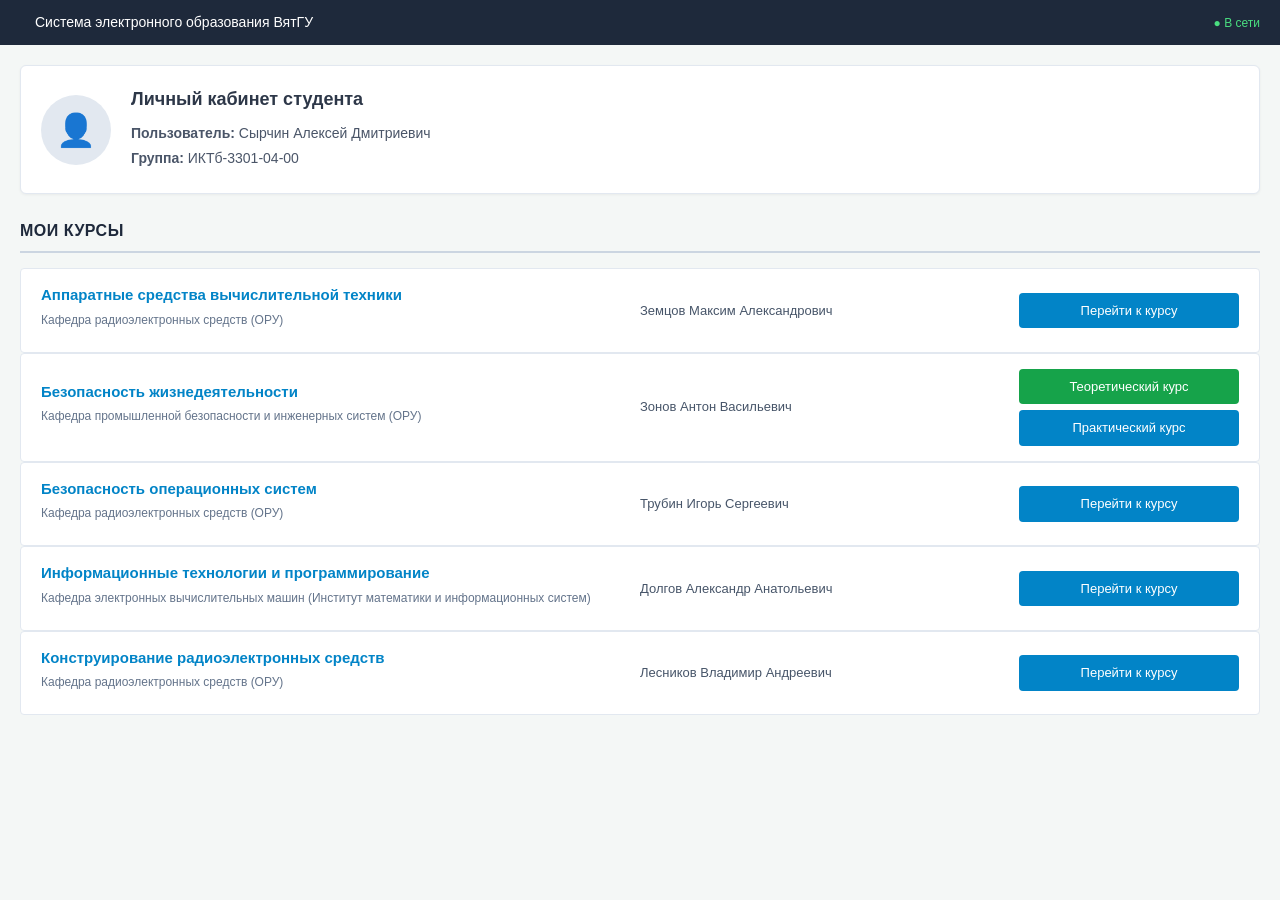
==== index.html @ bbb07fe4 "init" ====
<!DOCTYPE html>
<html lang="ru">
<head>
    <meta charset="UTF-8">
    <meta name="viewport" content="width=device-width, initial-scale=1.0">
    <title>Личный кабинет | Система электронного обучения ВятГУ</title>
    <link rel="stylesheet" href="style.css">
</head>
<body>

    <header class="top-toolbar">
        <div class="toolbar-left">
            <span class="brand-name">Система электронного образования ВятГУ</span>
        </div>
        <div class="toolbar-right">
            <span class="user-status">● В сети</span>
        </div>
    </header>

    <main class="container">
        
        <section class="profile-card">
            <div class="avatar-container">
                <div class="avatar-placeholder">👤</div>
            </div>
            <div class="profile-info">
                <h1 class="system-title">Личный кабинет студента</h1>
                <div class="student-details">
                    <p><strong>Пользователь:</strong> Сырчин Алексей Дмитриевич</p>
                    <p><strong>Группа:</strong> ИКТб-3301-04-00</p>
                </div>
            </div>
        </section>

        <div class="section-divider">
            <h2>Мои курсы</h2>
        </div>

        <section class="courses-grid">

            <div class="course-item">
                <div class="course-main">
                    <div class="course-text">
                        <h3 class="course-title">Аппаратные средства вычислительной техники</h3>
                        <p class="course-department">Кафедра радиоэлектронных средств (ОРУ)</p>
                    </div>
                </div>
                <div class="course-teacher">Земцов Максим Александрович</div>
                <div class="course-actions">
                    <a href="course.html" class="btn btn-blue">Перейти к курсу</a>
                </div>
            </div>

            <div class="course-item">
                <div class="course-main">
                    <div class="course-text">
                        <h3 class="course-title">Безопасность жизнедеятельности</h3>
                        <p class="course-department">Кафедра промышленной безопасности и инженерных систем (ОРУ)</p>
                    </div>
                </div>
                <div class="course-teacher">Зонов Антон Васильевич</div>
                <div class="course-actions double-btn">
                    <a href="coming_soon.html" class="btn btn-green">Теоретический курс</a>
                    <a href="coming_soon.html" class="btn btn-blue">Практический курс</a>
                </div>
            </div>

            <div class="course-item">
                <div class="course-main">
                    <div class="course-text">
                        <h3 class="course-title">Безопасность операционных систем</h3>
                        <p class="course-department">Кафедра радиоэлектронных средств (ОРУ)</p>
                    </div>
                </div>
                <div class="course-teacher">Трубин Игорь Сергеевич</div>
                <div class="course-actions">
                    <a href="coming_soon.html" class="btn btn-blue">Перейти к курсу</a>
                </div>
            </div>

            <div class="course-item">
                <div class="course-main">
                    <div class="course-text">
                        <h3 class="course-title">Информационные технологии и программирование</h3>
                        <p class="course-department">Кафедра электронных вычислительных машин (Институт математики и информационных систем)</p>
                    </div>
                </div>
                <div class="course-teacher">Долгов Александр Анатольевич</div>
                <div class="course-actions">
                    <a href="coming_soon.html" class="btn btn-blue">Перейти к курсу</a>
                </div>
            </div>

            <div class="course-item">
                <div class="course-main">
                    <div class="course-text">
                        <h3 class="course-title">Конструирование радиоэлектронных средств</h3>
                        <p class="course-department">Кафедра радиоэлектронных средств (ОРУ)</p>
                    </div>
                </div>
                <div class="course-teacher">Лесников Владимир Андреевич</div>
                <div class="course-actions">
                    <a href="coming_soon.html" class="btn btn-blue">Перейти к курсу</a>
                </div>
            </div>

        </section>
    </main>

</body>
</html>
---- style.css ----
/* Общие обнуления и шрифты */
* {
    margin: 0;
    padding: 0;
    box-sizing: border-box;
}

body {
    font-family: -apple-system, BlinkMacSystemFont, "Segoe UI", Roboto, Helvetica, Arial, sans-serif;
    background-color: #f4f7f6;
    color: #333;
    line-height: 1.5;
}

/* Верхний тулбар */
.top-toolbar {
    background-color: #1e293b;
    color: #fff;
    padding: 10px 20px;
    display: flex;
    justify-content: space-between;
    align-items: center;
    height: 45px;
    font-size: 14px;
}

.brand-name {
    margin-left: 15px;
    font-weight: 500;
}

.user-status {
    color: #4ade80;
    font-size: 12px;
}

/* Основной контейнер */
.container {
    max-width: 1400px;
    margin: 20px auto;
    padding: 0 20px;
}

/* Карточка профиля */
.profile-card {
    background: #fff;
    border: 1px solid #e2e8f0;
    border-radius: 6px;
    padding: 20px;
    display: flex;
    align-items: center;
    gap: 20px;
    margin-bottom: 25px;
    box-shadow: 0 1px 3px rgba(0,0,0,0.05);
}

.avatar-placeholder {
    width: 70px;
    height: 70px;
    background-color: #e2e8f0;
    border-radius: 50%;
    display: flex;
    align-items: center;
    justify-content: center;
    font-size: 32px;
    color: #a0aec0;
}

.system-title {
    font-size: 18px;
    color: #2d3748;
    margin-bottom: 10px;
    font-weight: 600;
}

.student-details p {
    font-size: 14px;
    color: #4a5568;
    margin-bottom: 4px;
}

/* Разделитель секций */
.section-divider {
    border-bottom: 2px solid #cbd5e1;
    padding-bottom: 8px;
    margin-bottom: 15px;
}

.section-divider h2 {
    font-size: 16px;
    color: #1e293b;
    text-transform: uppercase;
    letter-spacing: 0.5px;
}

/* Список курсов */
.courses-list {
    display: flex;
    flex-direction: column;
    gap: 12px;
}

/* Строка курса (Флексбокссетка аналогично оригиналу) */
.course-item {
    background: #fff;
    border: 1px solid #e2e8f0;
    border-radius: 4px;
    padding: 15px 20px;
    display: grid;
    grid-template-columns: 2fr 1fr 1fr;
    align-items: center;
    gap: 20px;
    transition: background-color 0.2s;
}

.course-item:hover {
    background-color: #f8fafc;
}

/* Левая часть курса (Иконка + Текст) */
.course-main {
    display: flex;
    align-items: flex-start;
    gap: 15px;
}

.star-icon {
    font-size: 20px;
    color: #cbd5e1;
    cursor: pointer;
    line-height: 1;
}

.star-icon:hover {
    color: #f59e0b;
}

.course-title {
    font-size: 15px;
    color: #0284c7;
    font-weight: 600;
    margin-bottom: 4px;
    cursor: pointer;
}

.course-title:hover {
    text-decoration: underline;
}

.course-department {
    font-size: 12px;
    color: #64748b;
    margin-bottom: 8px;
}

.visit-date {
    display: inline-block;
    font-size: 11px;
    background-color: #f1f5f9;
    color: #334155;
    padding: 3px 8px;
    border-radius: 4px;
    border: 1px solid #e2e8f0;
}

/* Центральная часть — Преподаватель */
.course-teacher {
    font-size: 13px;
    color: #475569;
}

/* Правая часть — Кнопки действий */
.course-actions {
    display: flex;
    justify-content: flex-end;
}

.double-btn {
    flex-direction: column;
    gap: 6px;
    width: 100%;
    max-width: 220px;
    margin-left: auto;
}

/* Кнопки */
.btn {
    display: block;
    text-align: center;
    padding: 8px 16px;
    font-size: 13px;
    text-decoration: none;
    border-radius: 4px;
    font-weight: 500;
    width: 100%;
    max-width: 220px;
    transition: opacity 0.2s;
}

.btn:hover {
    opacity: 0.9;
}

.btn-blue {
    background-color: #0284c7;
    color: white;
}

.btn-green {
    background-color: #16a34a;
    color: white;
}

/* Адаптивность для мобильных экранов */
@media (max-width: 900px) {
    .course-item {
        grid-template-columns: 1fr;
        gap: 12px;
    }
    .course-actions, .double-btn {
        justify-content: flex-start;
        margin-left: 0;
        max-width: 100%;
    }
    .btn {
        max-width: 100%;
    }
    .profile-card {
        flex-direction: column;
        text-align: center;
    }
}

.coming-soon-wrapper {
    display: flex;
    align-items: center;
    justify-content: center;
    min-height: calc(100vh - 45px); /* Вычитаем высоту тулбара */
    padding: 20px;
}

.coming-soon-card {
    background: #ffffff;
    border: 1px solid #e2e8f0;
    border-radius: 8px;
    max-width: 550px;
    width: 100%;
    padding: 40px 30px;
    text-align: center;
    box-shadow: 0 4px 6px -1px rgba(0, 0, 0, 0.05);
}

/* Иконка и анимация покачивания */
.illustration-container {
    margin-bottom: 25px;
}

.construction-icon {
    animation: float-anim 3s ease-in-out infinite;
}

@keyframes float-anim {
    0% { transform: translateY(0px); }
    50% { transform: translateY(-10px); }
    100% { transform: translateY(0px); }
}

/* Бейдж статуса */
.status-badge {
    display: inline-block;
    background-color: #fef3c7;
    color: #d97706;
    font-size: 12px;
    font-weight: 600;
    padding: 6px 16px;
    border-radius: 50px;
    text-transform: uppercase;
    letter-spacing: 0.5px;
    margin-bottom: 20px;
    border: 1px solid #fde68a;
}

.coming-soon-card h1 {
    font-size: 24px;
    color: #0f172a;
    margin-bottom: 12px;
    font-weight: 700;
}

.coming-soon-card p {
    font-size: 15px;
    color: #64748b;
    line-height: 1.6;
    margin-bottom: 30px;
}

/* Строительный прогресс-бар */
.progress-container {
    background-color: #f1f5f9;
    border-radius: 10px;
    height: 10px;
    width: 100%;
    margin-bottom: 35px;
    overflow: hidden;
    border: 1px solid #e2e8f0;
}

.progress-bar {
    background: repeating-linear-gradient(
        45deg,
        #f59e0b,
        #f59e0b 10px,
        #1e293b 10px,
        #1e293b 20px
    );
    width: 75%;
    height: 100%;
    border-radius: 10px;
    animation: progress-slide 2s linear infinite;
    background-size: 28px 28px;
}

@keyframes progress-slide {
    0% { background-position: 0 0; }
    100% { background-position: 28px 0; }
}

/* Выравнивание иконки внутри кнопки возврата */
.btn-with-icon {
    display: inline-flex;
    align-items: center;
    justify-content: center;
    gap: 8px;
    max-width: 260px; /* Чуть шире стандартной кнопки под текст с иконкой */
    margin: 0 auto;
}

.btn-with-icon svg {
    fill: currentColor;
}

.course-header {
    background: #fff;
    border: 1px solid #e2e8f0;
    border-radius: 6px;
    padding: 25px;
    margin-bottom: 15px;
}

.course-main-title {
    font-size: 24px;
    color: #1e293b;
    margin-bottom: 15px;
    font-weight: 700;
}

/* Упрощенные и чистые хлебные крошки */
.breadcrumbs {
    display: flex;
    flex-wrap: wrap;
    gap: 8px;
    font-size: 13px;
    color: #64748b;
}

.breadcrumbs a {
    color: #0284c7;
    text-decoration: none;
}

.breadcrumbs a:hover {
    text-decoration: underline;
}

.breadcrumbs span::after {
    content: " /";
    color: #cbd5e1;
    margin-left: 8px;
}

.breadcrumbs span:last-child::after {
    content: "";
}

/* Секция контента */
.discipline-content {
    background: #fff;
    border: 1px solid #e2e8f0;
    border-radius: 6px;
    padding: 30px;
}

.section-topic {
    margin-bottom: 35px;
}

.section-topic:last-child {
    margin-bottom: 0;
}

.topic-header {
    font-size: 18px;
    color: #0f172a;
    border-bottom: 2px solid #e2e8f0;
    padding-bottom: 10px;
    margin-bottom: 20px;
    font-weight: 600;
}

/* Список материалов внутри темы */
.materials-list {
    display: flex;
    flex-direction: column;
    gap: 12px;
}

.material-row {
    display: flex;
    align-items: center;
    justify-content: space-between;
    padding: 12px 16px;
    background: #f8fafc;
    border: 1px solid #e2e8f0;
    border-radius: 6px;
    transition: all 0.2s;
}

.material-row:hover {
    background: #f1f5f9;
    border-color: #cbd5e1;
}

.material-info {
    display: flex;
    align-items: center;
    gap: 12px;
}

/* Иконки типов файлов */
.material-icon {
    font-size: 18px;
    width: 32px;
    height: 32px;
    display: flex;
    align-items: center;
    justify-content: center;
    border-radius: 6px;
    font-weight: bold;
}

.icon-lecture { background: #e0f2fe; color: #0369a1; }
.icon-practice { background: #dcfce7; color: #15803d; }
.icon-test { background: #fef3c7; color: #b45309; }

.material-title {
    font-size: 14px;
    font-weight: 500;
    color: #334155;
}

.material-meta {
    font-size: 12px;
    color: #64748b;
    margin-top: 2px;
}

/* Компактный чекбокс вместо громоздкой кнопки "Отметить выполнение" */
.completion-zone {
    display: flex;
    align-items: center;
    gap: 15px;
}

.custom-checkbox {
    width: 20px;
    height: 20px;
    cursor: pointer;
    accent-color: #16a34a;
}

/* Кнопка скачать внутри строки */
.btn-download {
    display: inline-flex;
    align-items: center;
    gap: 6px;
    background: #ffffff;
    border: 1px solid #cbd5e1;
    color: #475569;
    padding: 6px 12px;
    font-size: 12px;
    border-radius: 4px;
    text-decoration: none;
    font-weight: 500;
    transition: background 0.15s;
}

.btn-download:hover {
    background: #f1f5f9;
    color: #0f172a;
    border-color: #94a3b8;
}

/* Дополнительные изолированные стили для интерфейса теста */
.test-container {
    max-width: 1140px;
    margin: 0 auto;
    padding: 24px 15px;
    font-family: -apple-system, BlinkMacSystemFont, "Segoe UI", Roboto, Helvetica, Arial, sans-serif;
    background-color: #f8fafc;
    min-height: 100vh;
}

.test-layout {
    display: block;
}

.test-layout::after {
    content: "";
    display: table;
    clear: both;
}

/* Левая основная колонка с карточками вопросов */
.questions-column {
    float: left;
    width: 73%;
    padding-right: 24px;
    box-sizing: border-box;
}

/* Правая колонка: навигация, номера вопросов и таймер */
.navigation-column {
    float: right;
    width: 27%;
    box-sizing: border-box;
}

/* Карточка вопроса (как в Moodle, но в современном дизайне) */
.question-card {
    background: #ffffff;
    border: 1px solid #e2e8f0;
    border-radius: 8px;
    padding: 25px;
    margin-bottom: 25px;
    box-shadow: 0 1px 3px rgba(0, 0, 0, 0.02);
}

.question-meta {
    font-size: 12px;
    color: #64748b;
    margin-bottom: 14px;
    font-weight: 600;
    text-transform: uppercase;
    letter-spacing: 0.5px;
}

.question-text {
    font-size: 16px;
    color: #0f172a;
    font-weight: 600;
    line-height: 1.5;
    margin-bottom: 20px;
}

/* Контейнер вариантов ответов */
.answers-group {
    display: flex;
    flex-direction: column;
    gap: 12px;
}

/* Элемент выбора ответа */
.answer-option {
    display: block;
    position: relative;
    padding: 14px 16px 14px 45px;
    background: #f8fafc;
    border: 1px solid #e2e8f0;
    border-radius: 6px;
    cursor: pointer;
    font-size: 14px;
    color: #334155;
    line-height: 1.4;
    transition: all 0.15s ease;
    user-select: none;
}

.answer-option:hover {
    background: #f1f5f9;
    border-color: #cbd5e1;
}

/* Прячем дефолтную радио-кнопку браузера */
.answer-option input {
    position: absolute;
    opacity: 0;
    cursor: pointer;
}

/* Кастомный круг для радио-выбора */
.checkmark {
    position: absolute;
    top: 50%;
    left: 16px;
    transform: translateY(-50%);
    height: 18px;
    width: 18px;
    background-color: #ffffff;
    border: 2px solid #cbd5e1;
    border-radius: 50%;
    transition: all 0.15s ease;
}

/* Стили при клике */
.answer-option input:checked ~ .checkmark {
    border-color: #0284c7;
    background-color: #0284c7;
}

.checkmark::after {
    content: "";
    position: absolute;
    display: none;
    top: 4px;
    left: 4px;
    width: 6px;
    height: 6px;
    border-radius: 50%;
    background: #ffffff;
}

.answer-option input:checked ~ .checkmark::after {
    display: block;
}

/* CSS-класс для динамического изменения цвета фона выбранного ответа */
.answer-option.selected-active {
    background: #f0f9ff;
    border-color: #bae6fd;
    color: #0369a1;
}

/* Закрепленная панель навигации справа */
.nav-sticky-panel {
    background: #ffffff;
    border: 1px solid #e2e8f0;
    border-radius: 8px;
    padding: 20px;
    box-shadow: 0 1px 3px rgba(0, 0, 0, 0.02);
    position: sticky;
    top: 20px;
}

/* Красный блок таймера из Moodle */
.timer-box {
    background: #fef2f2;
    border: 1px solid #fee2e2;
    border-radius: 6px;
    padding: 12px;
    text-align: center;
    color: #dc2626;
    font-weight: 700;
    font-size: 15px;
    margin-bottom: 20px;
}

.nav-title {
    font-size: 14px;
    font-weight: 600;
    color: #1e293b;
    margin-bottom: 12px;
}

/* Сетка номеров вопросов */
.questions-grid {
    display: grid;
    grid-template-columns: repeat(5, 1fr);
    gap: 8px;
    margin-bottom: 25px;
}

.grid-item {
    display: flex;
    align-items: center;
    justify-content: center;
    height: 36px;
    background: #f1f5f9;
    border: 1px solid #e2e8f0;
    border-radius: 4px;
    font-size: 13px;
    font-weight: 600;
    color: #475569;
    text-decoration: none;
    transition: all 0.15s;
}

.grid-item:hover {
    background: #e2e8f0;
}

/* Стили состояний кнопок в сетке */
.grid-item.current {
    border: 2px solid #0284c7;
    color: #0284c7;
    background: #ffffff;
}

.grid-item.answered {
    background: #cbd5e1;
    border-color: #94a3b8;
    color: #1e293b;
}

/* Кнопка "Завершить тест" */
.btn-finish-test {
    display: block;
    width: 100%;
    background: #dc2626;
    color: #ffffff;
    text-align: center;
    padding: 12px;
    border-radius: 6px;
    font-size: 14px;
    font-weight: 600;
    text-decoration: none;
    transition: background 0.15s;
    border: none;
    cursor: pointer;
}

.btn-finish-test:hover {
    background: #b91c1c;
}

/* Нижний блок переключения страниц */
.bottom-actions {
    display: flex;
    justify-content: space-between;
    margin-bottom: 50px;
}

.btn-nav-step {
    background: #ffffff;
    border: 1px solid #cbd5e1;
    color: #334155;
    padding: 10px 20px;
    border-radius: 6px;
    font-size: 14px;
    font-weight: 500;
    cursor: pointer;
}
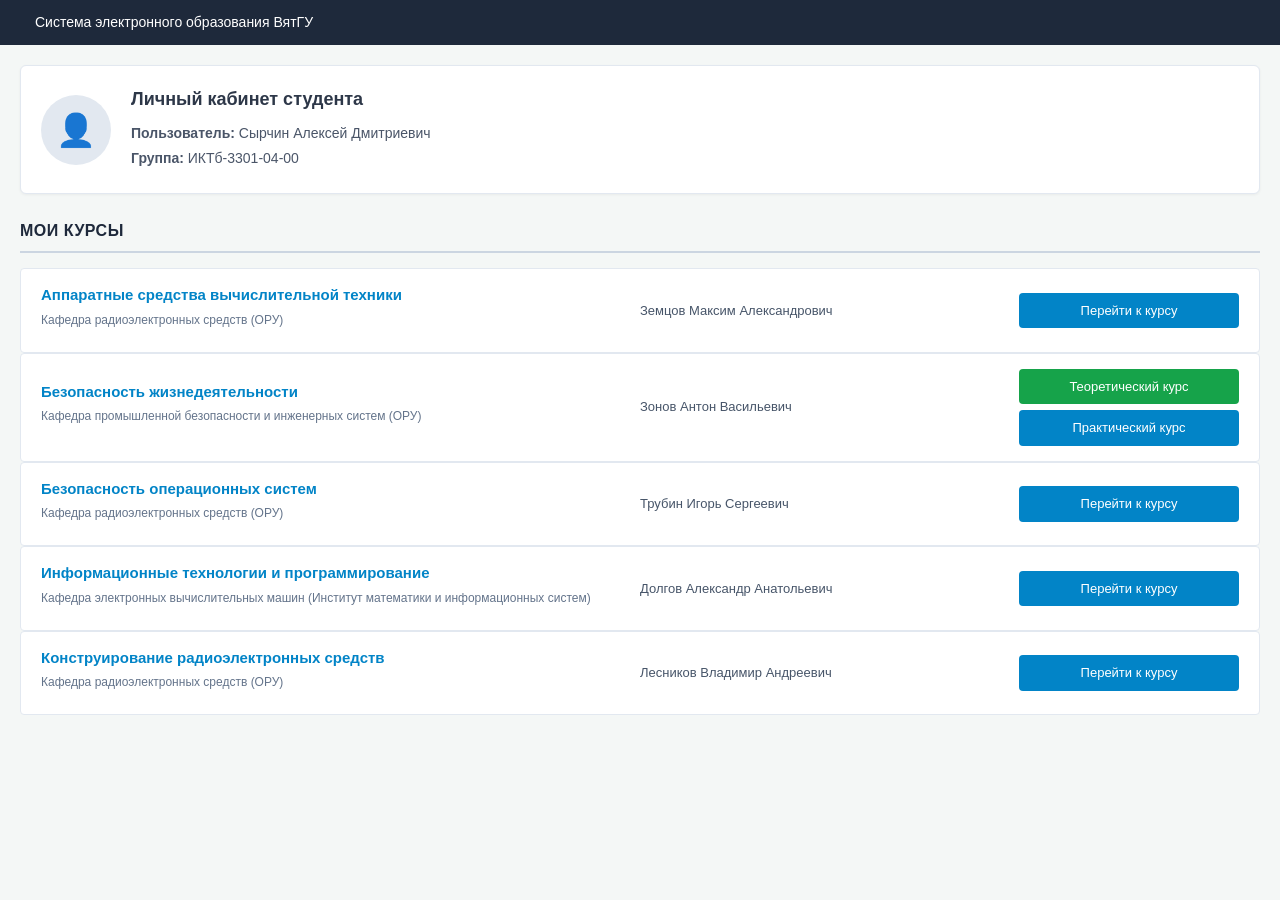
==== commit f62db1d1: "init2" ====
--- a/index.html
+++ b/index.html
@@ -11,9 +11,6 @@
     <header class="top-toolbar">
         <div class="toolbar-left">
             <span class="brand-name">Система электронного образования ВятГУ</span>
-        </div>
-        <div class="toolbar-right">
-            <span class="user-status">● В сети</span>
         </div>
     </header>
 
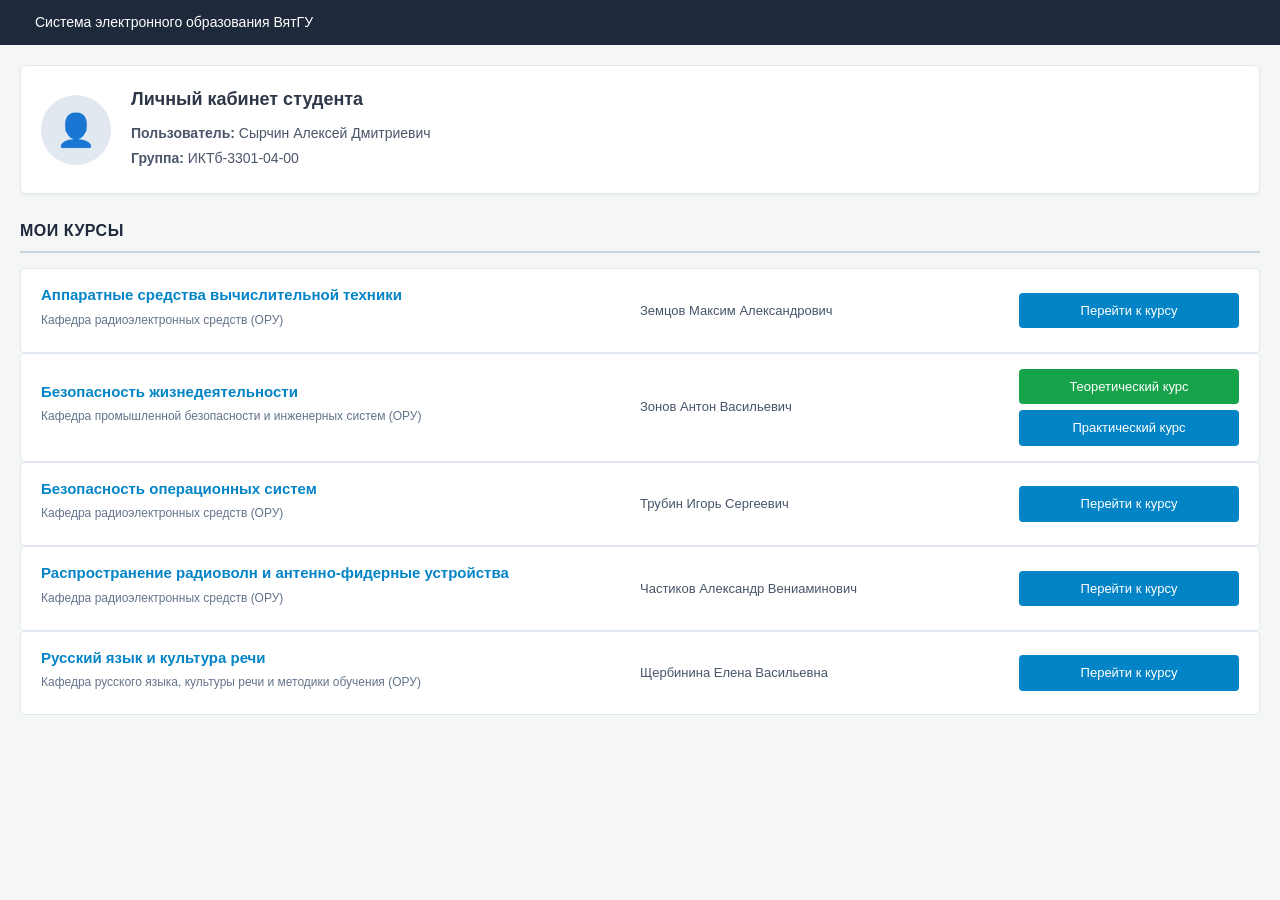
==== commit 0e1bb2e7: "тест2" ====
--- a/index.html
+++ b/index.html
@@ -78,11 +78,11 @@
             <div class="course-item">
                 <div class="course-main">
                     <div class="course-text">
-                        <h3 class="course-title">Информационные технологии и программирование</h3>
-                        <p class="course-department">Кафедра электронных вычислительных машин (Институт математики и информационных систем)</p>
+                        <h3 class="course-title">Распространение радиоволн и антенно-фидерные устройства</h3>
+                        <p class="course-department">Кафедра радиоэлектронных средств (ОРУ)</p>
                     </div>
                 </div>
-                <div class="course-teacher">Долгов Александр Анатольевич</div>
+                <div class="course-teacher">Частиков Александр Вениаминович</div>
                 <div class="course-actions">
                     <a href="coming_soon.html" class="btn btn-blue">Перейти к курсу</a>
                 </div>
@@ -91,11 +91,11 @@
             <div class="course-item">
                 <div class="course-main">
                     <div class="course-text">
-                        <h3 class="course-title">Конструирование радиоэлектронных средств</h3>
-                        <p class="course-department">Кафедра радиоэлектронных средств (ОРУ)</p>
+                        <h3 class="course-title">Русский язык и культура речи</h3>
+                        <p class="course-department">Кафедра русского языка, культуры речи и методики обучения (ОРУ)</p>
                     </div>
                 </div>
-                <div class="course-teacher">Лесников Владимир Андреевич</div>
+                <div class="course-teacher">Щербинина Елена Васильевна</div>
                 <div class="course-actions">
                     <a href="coming_soon.html" class="btn btn-blue">Перейти к курсу</a>
                 </div>
